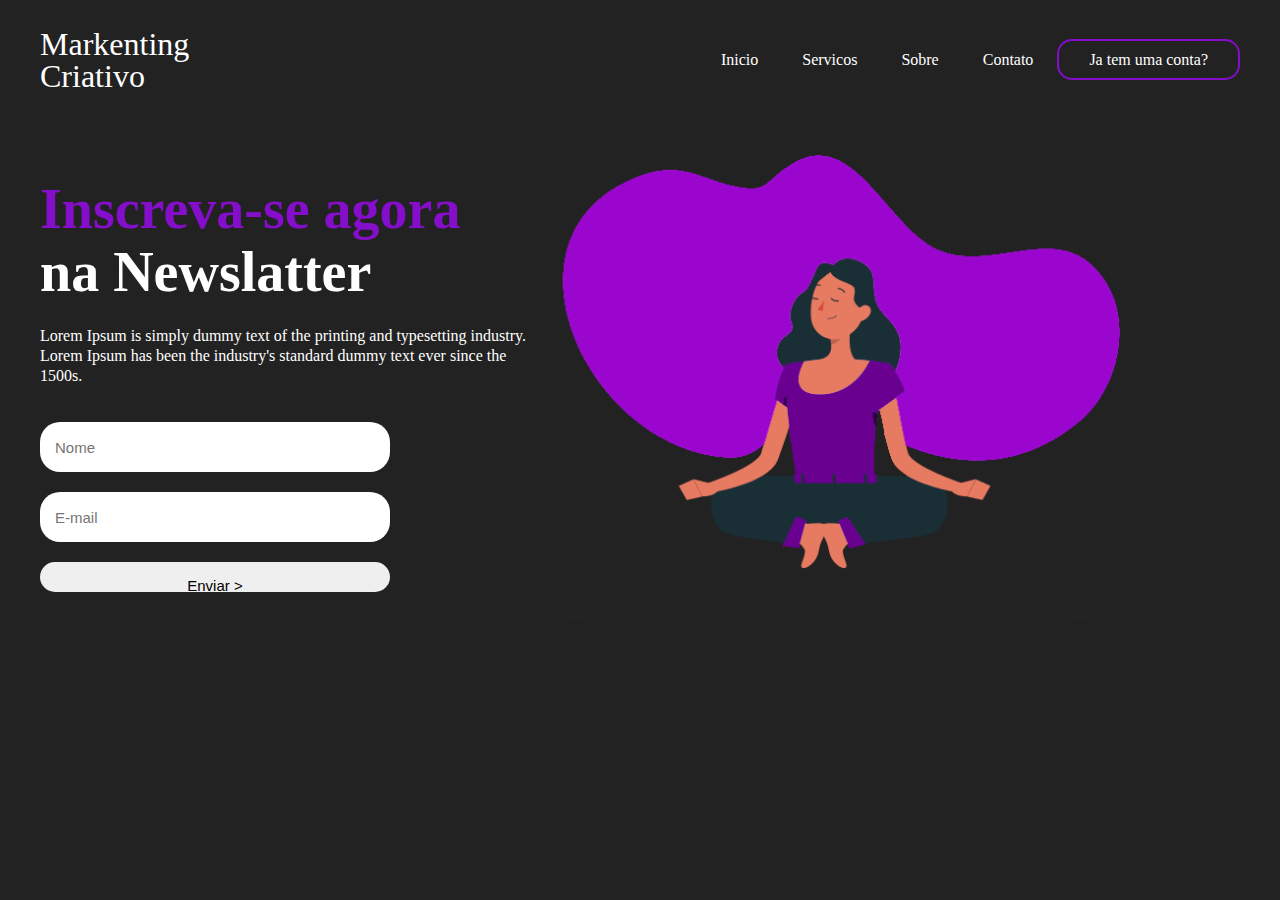
==== Landing Page/index.html @ 79e2cb0c "Add files via upload" ====
<!DOCTYPE html>
<html lang="en">
<head>
    <meta charset="UTF-8">
    <meta name="viewport" content="width=device-width, initial-scale=1.0">
    <title>Langind Page</title>
    <link href="/Landing Page/styles/styles.css" rel="stylesheet">
    <link href="/Landing Page/styles/fonts.css" rel="stylesheet">
    <link href="/Landing Page/styles/media.css" rel="stylesheet">
</head>
<body>
    <header>
        <div id="title">
            <h1>Markenting</h1>
            <h1>Criativo</h1>
        </div>
        <ul>
            <a href="#"><li>Inicio</li></a>
            <a href="#"><li>Servicos</li></a>
            <a href="#"><li>Sobre</li></a>
            <a href="#"><li>Contato</li></a>
            <a href ="#" id="Inscreva-se-btn"><li>Ja tem uma conta?</li></a>

        </ul>

    </header>

    <main>
        <aside>
            <h2><span>Inscreva-se agora</span></h2>
            <h2>na Newslatter</h2>
            <p> Lorem Ipsum is simply dummy text of the printing and typesetting industry. Lorem Ipsum has been the industry's standard dummy text ever since the 1500s.</p>
            <form>
                <input type="text" placeholder="Nome">
                <input type="email" placeholder="E-mail">
                <input type="submit" value="Enviar >">
            </form>
            </aside>

            <article>
                <img src="/components/img/images/77d0a7c454e658833800528e748edbe9.png" alt="mulher-roxa"
            </article>
    </main>
    
</body>
</html>
---- Landing Page/styles/styles.css ----
body{
    background-color: rgb(34,34,34);
    color: white;
    font-family: poppinsregular;
    max-width: 1200px;
    margin: 0 auto;
    padding: 15px;           
}

header{
    display: flex;
    flex-direction: row;
    justify-content: space-between;
    align-items: center;
}

#title{
    flex-direction: column;
    line-height: 10px;
    
}
li{
    display: inline-block;
    margin: 20px;
}


a{
    color: white;
}

a:hover{
    color:rgb(132,14,201);
    transition: 0,3s all;

}
#Inscreva-se-btn{
    border: 2px solid rgb(132,14,201);
    padding: 10px;
    border-radius: 15px;
}


#Inscreva-se-btn:hover{
    background-color: rgb(132,14,201);
    color: white;
}


h1{
    font-weight: 100;
}


main{
   display: flex;
   flex-direction: row;
   margin-top: 50px; 
}

h2{
    font-size: 56px;
    line-height: 16px;
    font-family: poppinsmedium;
}

span{
    color: rgb(132,14,201);
}

p{
    line-height: 20px;
    max-width: 500px;
    font-family: poppinslight;
}

img{
    width: 580px;

}

form{
    display: flex;
    flex-direction: column;
    width: 70%;
}

form[type="submit"]{
    height: 50px;
    width: 50px;
    background-color: rgb(132,14,201);
    color: white;
    font-weight: bold;  
}

form[type="submit"]:hover{
    cursor: pointer; 
}




input{
    margin-top: 20px;
    height: 20px;
    padding: 15px;
    border-radius: 20px;
    border: none;
    font-size: 15px;
}
---- Landing Page/styles/fonts.css ----
@font-face {
    font-family: 'poppinsblack';
    src: url('../components/fonts/poppins-black-webfont.woff2') format('woff2'),
         url('../components/fonts/poppins-black-webfont.woff') format('woff');
    font-weight: normal;
    font-style: normal;
  
  }
  
  
  
  
  @font-face {
    font-family: 'poppinsbold';
    src: url('../components/fontspoppins-bold-webfont.woff2') format('woff2'),
         url('../components/fontspoppins-bold-webfont.woff') format('woff');
    font-weight: normal;
    font-style: normal;
  
  }
  
  
  @font-face {
    font-family: 'poppinslight';
    src: url('../components/fonts/poppins-light-webfont.woff2') format('woff2'),
         url('../components/fonts/poppins-light-webfont.woff') format('woff');
    font-weight: normal;
    font-style: normal;
  
  }
  
  
  @font-face {
    font-family: 'poppinsmedium';
    src: url('../fonts/poppins-medium-webfont.woff2') format('woff2'),
         url('../fonts/poppins-medium-webfont.woff') format('woff');
    font-weight: normal;
    font-style: normal;
  
  }
  
  @font-face {
    font-family: 'poppinsregular';
    src: url('../fonts/poppins-regular-webfont.woff2') format('woff2'),
         url('../fonts/poppins-regular-webfont.woff') format('woff');
    font-weight: normal;
    font-style: normal;
  
  }
  
  @font-face {
    font-family: 'poppinssemibold';
    src: url('../fonts/poppins-semibold-webfont.woff2') format('woff2'),
         url('../fonts/poppins-semibold-webfont.woff') format('woff');
    font-weight: normal;
    font-style: normal;
  
  }
---- Landing Page/styles/media.css ----
@media screen and (max-width:760px){
   
    header{
        flex-direction: column;
    }

    main{
        flex-direction: column;
    }

    h2{
        font-size: 38px;
    }

    form{
        margin: 0 auto;
        width: 100%;
    }

    input{
        align-self: center;

    }

    img{
       display: none; 
    }

    ul{
        text-align: center;
    }
}
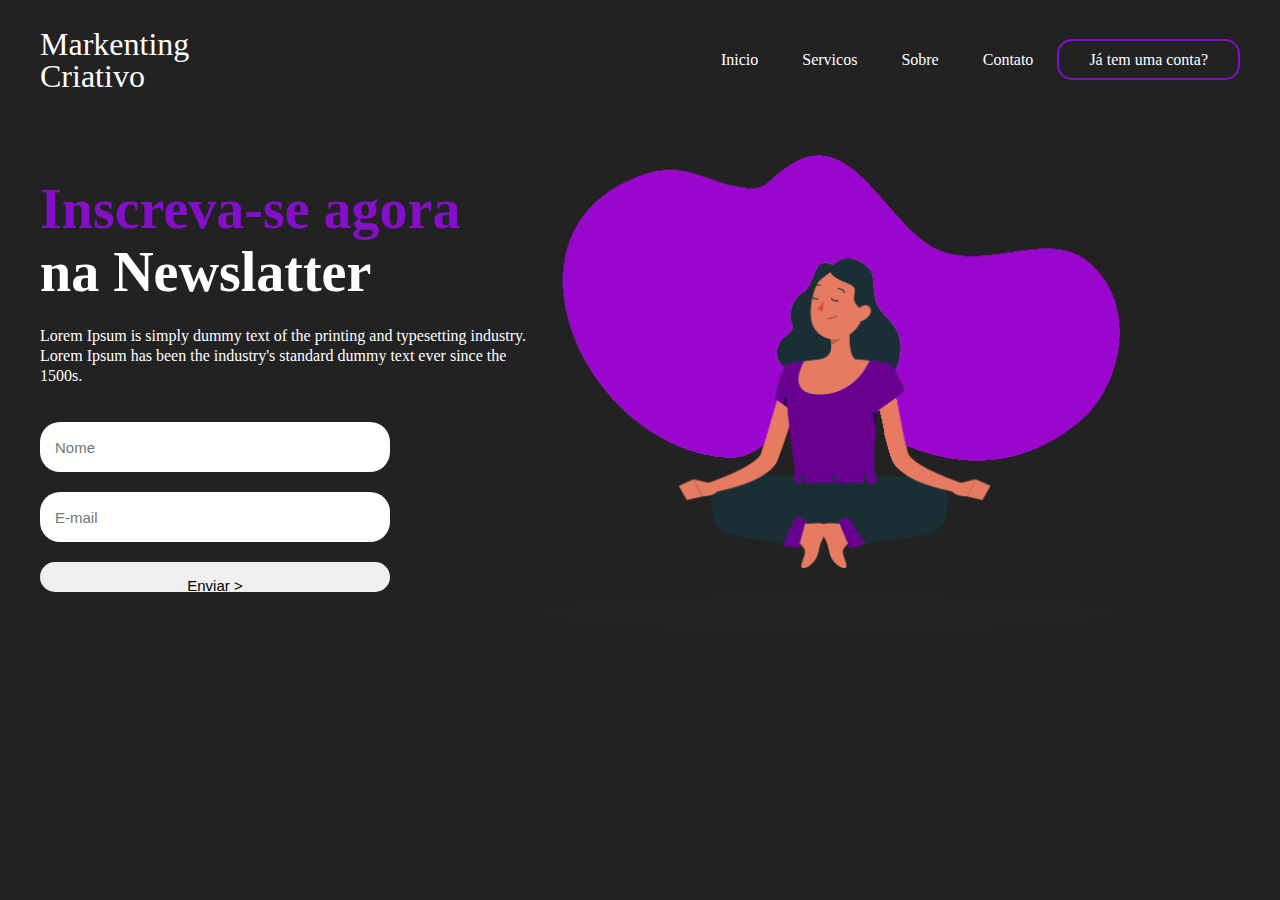
==== commit 1b387e4b: "Update index.html" ====
--- a/Landing Page/index.html
+++ b/Landing Page/index.html
@@ -19,7 +19,7 @@
             <a href="#"><li>Servicos</li></a>
             <a href="#"><li>Sobre</li></a>
             <a href="#"><li>Contato</li></a>
-            <a href ="#" id="Inscreva-se-btn"><li>Ja tem uma conta?</li></a>
+            <a href ="#" id="Inscreva-se-btn"><li>Já tem uma conta?</li></a>
 
         </ul>
 
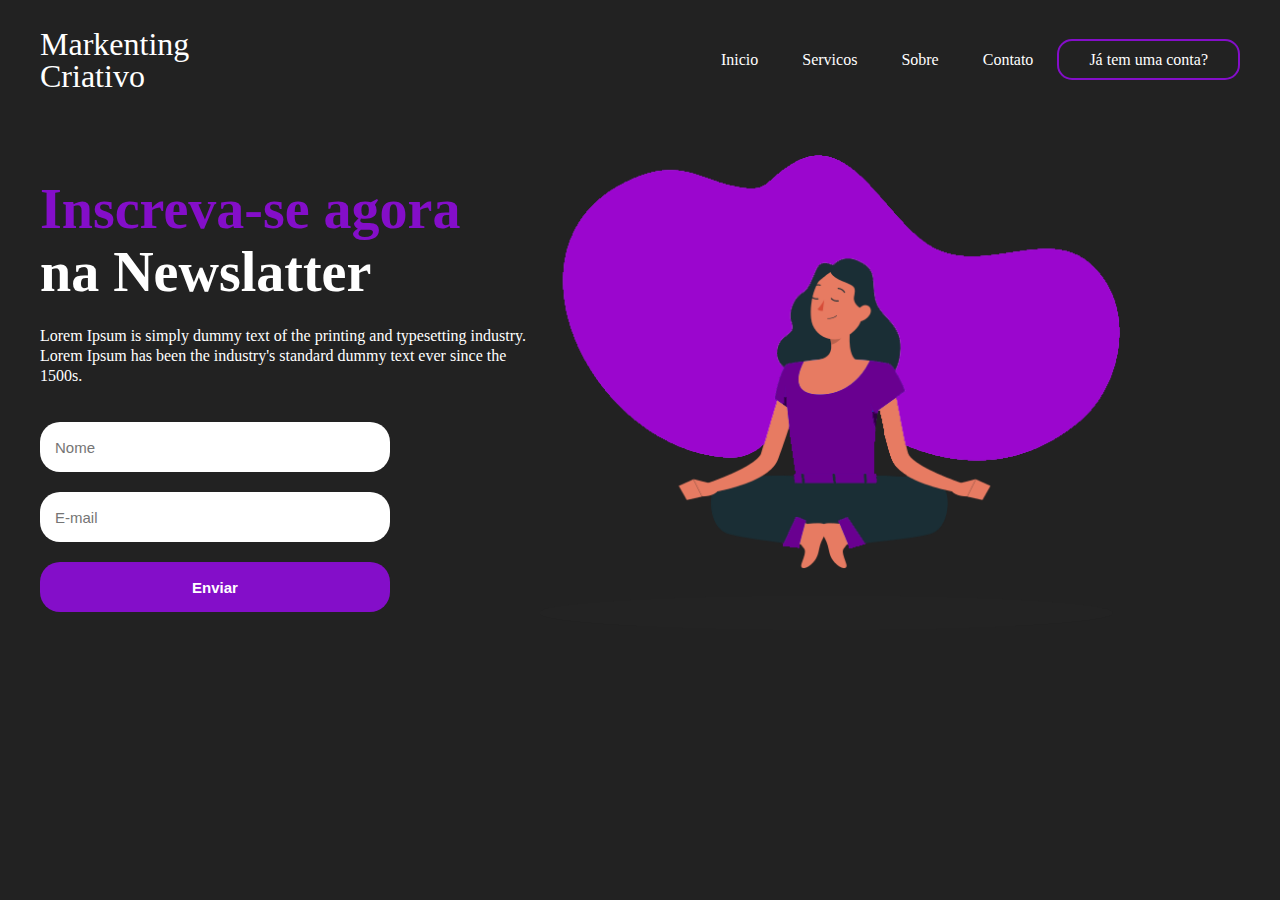
==== commit 5cdcab60: "SITE.ROXO" ====
--- a/Landing Page/index.html
+++ b/Landing Page/index.html
@@ -18,7 +18,7 @@
             <a href="#"><li>Inicio</li></a>
             <a href="#"><li>Servicos</li></a>
             <a href="#"><li>Sobre</li></a>
-            <a href="#"><li>Contato</li></a>
+            <a href="https://www.primevideo.com/-/pt/detail/Um-Sonho-de-Liberdade/0H3BD1NXV10WDK34UPWWVK4NN"><li>Contato</li></a>
             <a href ="#" id="Inscreva-se-btn"><li>Já tem uma conta?</li></a>
 
         </ul>
@@ -33,12 +33,15 @@
             <form>
                 <input type="text" placeholder="Nome">
                 <input type="email" placeholder="E-mail">
-                <input type="submit" value="Enviar >">
+                <input type="submit" class="form-control" value="Enviar">
+             
             </form>
             </aside>
 
             <article>
+                <div class="animation">
                 <img src="/components/img/images/77d0a7c454e658833800528e748edbe9.png" alt="mulher-roxa"
+                </div></div>
             </article>
     </main>
     
--- a/Landing Page/styles/styles.css
+++ b/Landing Page/styles/styles.css
@@ -76,6 +76,7 @@
 
 img{
     width: 580px;
+    
 
 }
 
@@ -85,20 +86,28 @@
     width: 70%;
 }
 
-form[type="submit"]{
+input[type="submit"]{
     height: 50px;
-    width: 50px;
+    width: 350px;
     background-color: rgb(132,14,201);
     color: white;
-    font-weight: bold;  
+    font-weight: bold; 
+    
 }
 
-form[type="submit"]:hover{
+input[type="submit"]:hover{
     cursor: pointer; 
+    color: rgb(219, 219, 219);
 }
 
+.animation {animation: bounce 2s infinite;}
+@keyframes bounce{
+    0% {transform: translateY(0);}
+    40% {transform: translateY(-20px);}
+    20% {transform: translateY(-10px);}
+    
 
-
+}
 
 input{
     margin-top: 20px;
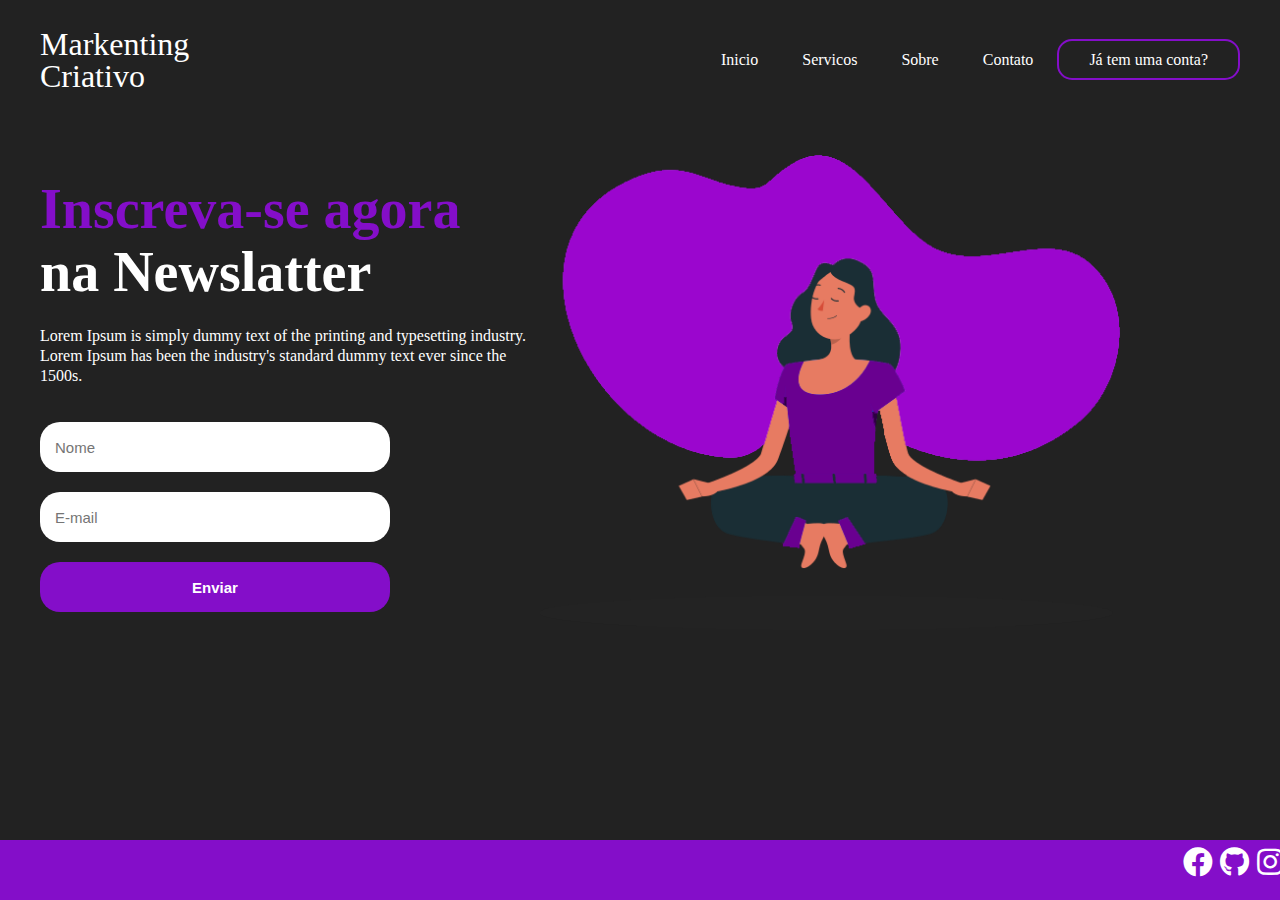
==== commit d5d66fd5: "Landing Page 2.0" ====
--- a/Landing Page/index.html
+++ b/Landing Page/index.html
@@ -24,6 +24,8 @@
         </ul>
 
     </header>
+   
+
 
     <main>
         <aside>
@@ -44,6 +46,27 @@
                 </div></div>
             </article>
     </main>
+    <head>
+        <link rel="stylesheet" href="https://cdnjs.cloudflare.com/ajax/libs/font-awesome/5.15.4/css/all.min.css">
+    </head>
+    
+    <footer>
+        <div class="footer-icons">
+            <a href="#"><i class="fab fa-facebook"></i></a>
+            <a href="#"><i class="fab fa-github"></i></a>
+            <a href="#"><i class="fab fa-instagram"></i></a>
+            <a href="#"><i class="fab fa-twitter"></i></a>
+        </div>   
+        <div class="footer-content">
+            <!-- Conteúdo do rodapé -->
+        </div>
+    </footer>
+   
+    
+ 
+    
+    
+   
     
 </body>
 </html>--- a/Landing Page/styles/styles.css
+++ b/Landing Page/styles/styles.css
@@ -17,8 +17,9 @@
 #title{
     flex-direction: column;
     line-height: 10px;
-    
+       
 }
+
 li{
     display: inline-block;
     margin: 20px;
@@ -116,4 +117,27 @@
     border-radius: 20px;
     border: none;
     font-size: 15px;
-}+}
+
+.footer-icons {
+    display: inline-block;
+    margin: 20px;
+    font-size: 30px;
+    position: absolute;
+    bottom: 0;
+    right: 0;
+
+}
+
+footer {
+    background-color: rgb(132,14,201); /* Cor de fundo do rodapé */
+    color: #fff; /* Cor do texto no rodapé */
+    padding: 30px; /* Espaçamento interno do rodapé */
+    width: 100%; /* Define a largura do rodapé como 100% da largura da janela do navegador */
+    position: fixed; /* Fixa o rodapé na parte inferior da janela do navegador */
+    bottom: 0; /* Coloca o rodapé na parte inferior */
+    left: 0; /* Alinha o rodapé à esquerda */
+}
+
+
+
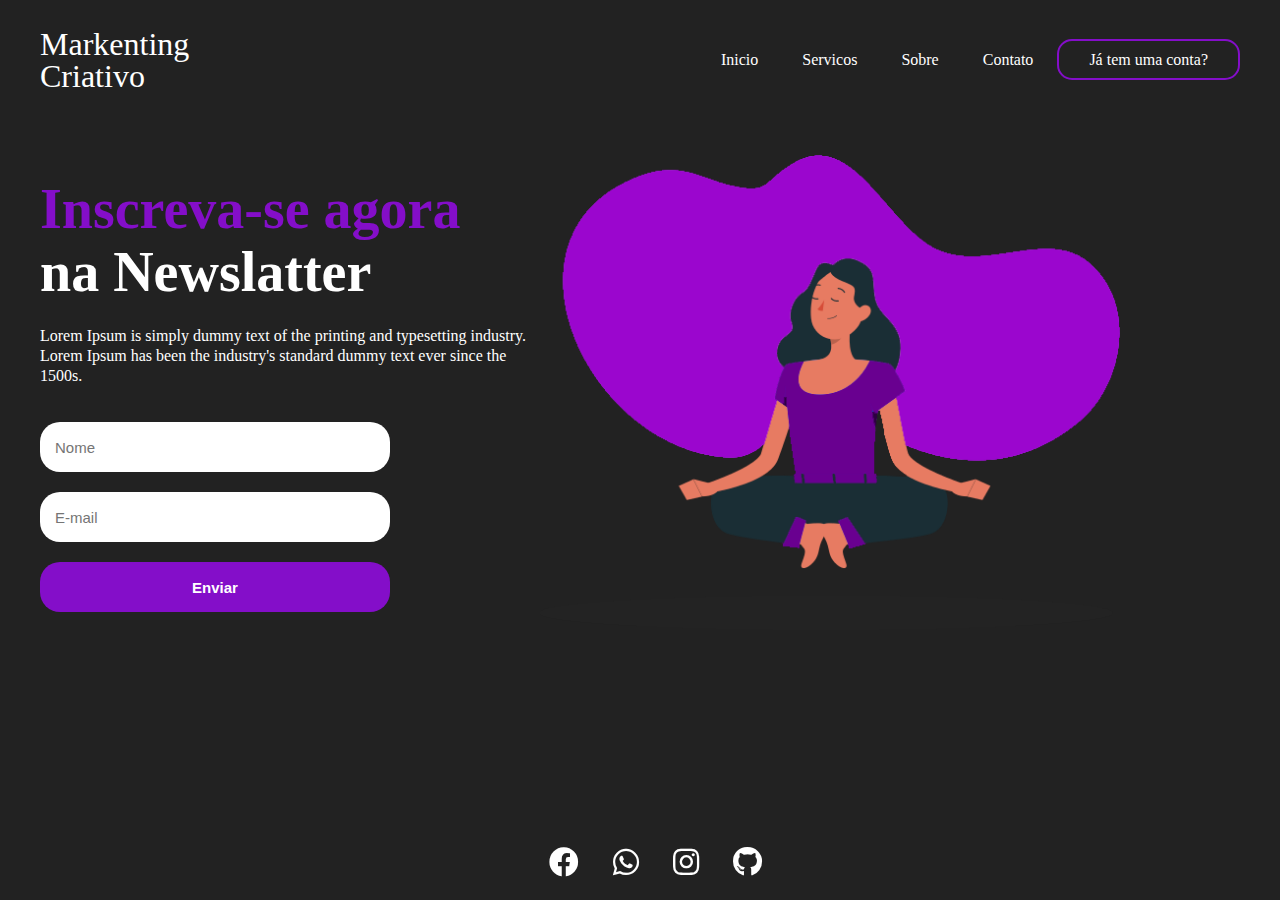
==== commit 1c179c67: "Landing Page 2.1" ====
--- a/Landing Page/index.html
+++ b/Landing Page/index.html
@@ -53,12 +53,12 @@
     <footer>
         <div class="footer-icons">
             <a href="#"><i class="fab fa-facebook"></i></a>
+            <a href="#"><i class="fab fa-whatsapp"></i></a>
+            <a href="#"><i class="fab fa-instagram"></i></a>
             <a href="#"><i class="fab fa-github"></i></a>
-            <a href="#"><i class="fab fa-instagram"></i></a>
-            <a href="#"><i class="fab fa-twitter"></i></a>
         </div>   
         <div class="footer-content">
-            <!-- Conteúdo do rodapé -->
+        
         </div>
     </footer>
    
--- a/Landing Page/styles/styles.css
+++ b/Landing Page/styles/styles.css
@@ -119,25 +119,76 @@
     font-size: 15px;
 }
 
-.footer-icons {
+
+/*Icones do Rodape*/
+.footer-icons a {
     display: inline-block;
-    margin: 20px;
     font-size: 30px;
-    position: absolute;
-    bottom: 0;
-    right: 0;
-
+    margin-left: 10px; 
+    padding: 10px;
+    border-radius: 15px;
 }
 
-footer {
-    background-color: rgb(132,14,201); /* Cor de fundo do rodapé */
-    color: #fff; /* Cor do texto no rodapé */
-    padding: 30px; /* Espaçamento interno do rodapé */
-    width: 100%; /* Define a largura do rodapé como 100% da largura da janela do navegador */
-    position: fixed; /* Fixa o rodapé na parte inferior da janela do navegador */
-    bottom: 0; /* Coloca o rodapé na parte inferior */
-    left: 0; /* Alinha o rodapé à esquerda */
+
+/*Cor do Facebook*/
+.footer-icons a:nth-child(1) i {
+    color:white; 
+    
+}
+
+.footer-icons a:nth-child(1) i:hover {
+    color: #0044d5;
+    transition: 0.3s all; 
+}
+
+
+/*Cor do WhatsApp*/
+.footer-icons a:nth-child(2) i {
+    color: white; 
+}
+
+.footer-icons a:nth-child(2) i:hover {
+    color: #40C351; 
+    transition: 0.3s all;
+}
+ 
+
+/*Cor do Instagram*/
+.footer-icons a:nth-child(3) i {
+    color: white;   
+}
+
+.footer-icons a:nth-child(3) i:hover {
+    background-image: radial-gradient(circle at 30% 107%, #fdf497 0%, #fdf497 5%,
+      #fd5949 45%,#d6249f 60%,#285AEB 90%);
+    background-clip: text;
+    -webkit-background-clip: text; 
+    -webkit-text-fill-color: transparent;
+    transition: 0.3s all;  
+    
+}
+
+/*Co do Github*/
+.footer-icons a:nth-child(4) i {
+    color: white; 
+}
+
+.footer-icons a:nth-child(4) i:hover {
+    color: #9b0084;
+    transition: 0.3s all; 
 }
 
 
 
+footer {
+    
+    text-align: center;
+    padding: 10px; 
+    width: 100%; 
+    position: fixed; 
+    bottom: 0; 
+    left: 0; 
+}
+
+
+
--- a/Landing Page/styles/media.css
+++ b/Landing Page/styles/media.css
@@ -29,4 +29,11 @@
     ul{
         text-align: center;
     }
+
+    footer{
+        margin: 0 auto;
+        width: 100%;
+        flex-direction: column;
+        
+    }
 }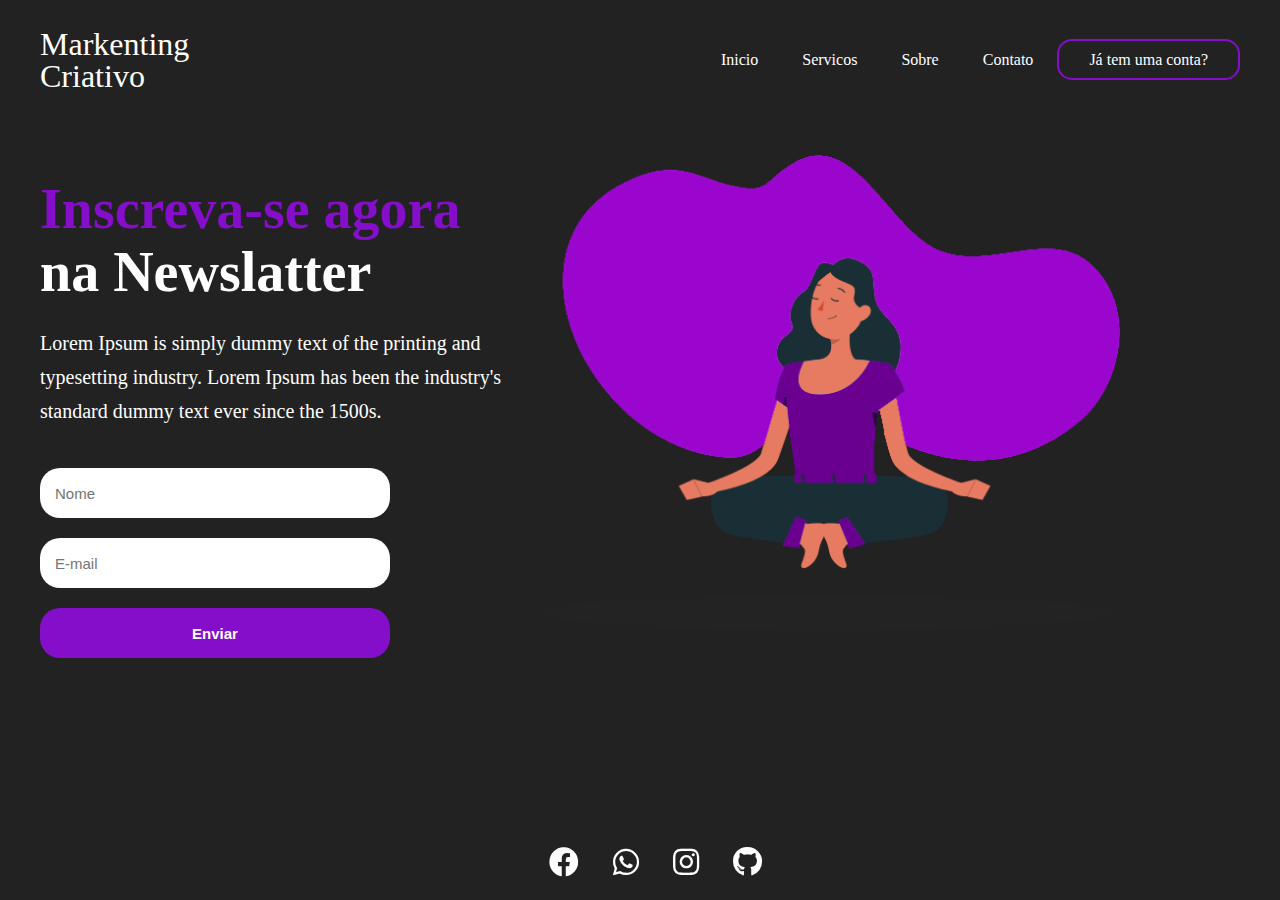
==== commit b9bf2156: "Landing Page 2.3" ====
--- a/Landing Page/index.html
+++ b/Landing Page/index.html
@@ -15,10 +15,10 @@
             <h1>Criativo</h1>
         </div>
         <ul>
-            <a href="#"><li>Inicio</li></a>
+            <a href="index.html"><li>Inicio</li></a>
             <a href="#"><li>Servicos</li></a>
-            <a href="#"><li>Sobre</li></a>
-            <a href="https://www.primevideo.com/-/pt/detail/Um-Sonho-de-Liberdade/0H3BD1NXV10WDK34UPWWVK4NN"><li>Contato</li></a>
+            <a href="sobre.html"><li>Sobre</li></a>
+            <a href="contact.html"><li>Contato</li></a>
             <a href ="#" id="Inscreva-se-btn"><li>Já tem uma conta?</li></a>
 
         </ul>
--- a/Landing Page/styles/styles.css
+++ b/Landing Page/styles/styles.css
@@ -8,6 +8,7 @@
 }
 
 header{
+    
     display: flex;
     flex-direction: row;
     justify-content: space-between;
@@ -21,6 +22,7 @@
 }
 
 li{
+    
     display: inline-block;
     margin: 20px;
 }
@@ -65,12 +67,39 @@
     font-family: poppinsmedium;
 }
 
+h3{
+    margin-top: 80px;
+    display: flex;
+    align-items: center;
+    font-size: 30px;
+   
+}
+
+h4{
+    display: flex;
+    align-items: center;
+    font-size: 25px;
+    line-height: 10px;
+    
+    
+   
+}
+.text{
+    display: flex;
+    align-items: center;
+    font-size: 20px;
+  
+   
+    
+}
+
 span{
     color: rgb(132,14,201);
 }
 
 p{
-    line-height: 20px;
+    font-size: 20px;
+    line-height: 34px;
     max-width: 500px;
     font-family: poppinslight;
 }
@@ -98,7 +127,7 @@
 
 input[type="submit"]:hover{
     cursor: pointer; 
-    color: rgb(219, 219, 219);
+    background-color: rgb(92, 3, 143);
 }
 
 .animation {animation: bounce 2s infinite;}
@@ -181,7 +210,6 @@
 
 
 footer {
-    
     text-align: center;
     padding: 10px; 
     width: 100%; 
@@ -192,3 +220,4 @@
 
 
 
+
--- a/Landing Page/styles/media.css
+++ b/Landing Page/styles/media.css
@@ -35,5 +35,6 @@
         width: 100%;
         flex-direction: column;
         
+        
     }
 }